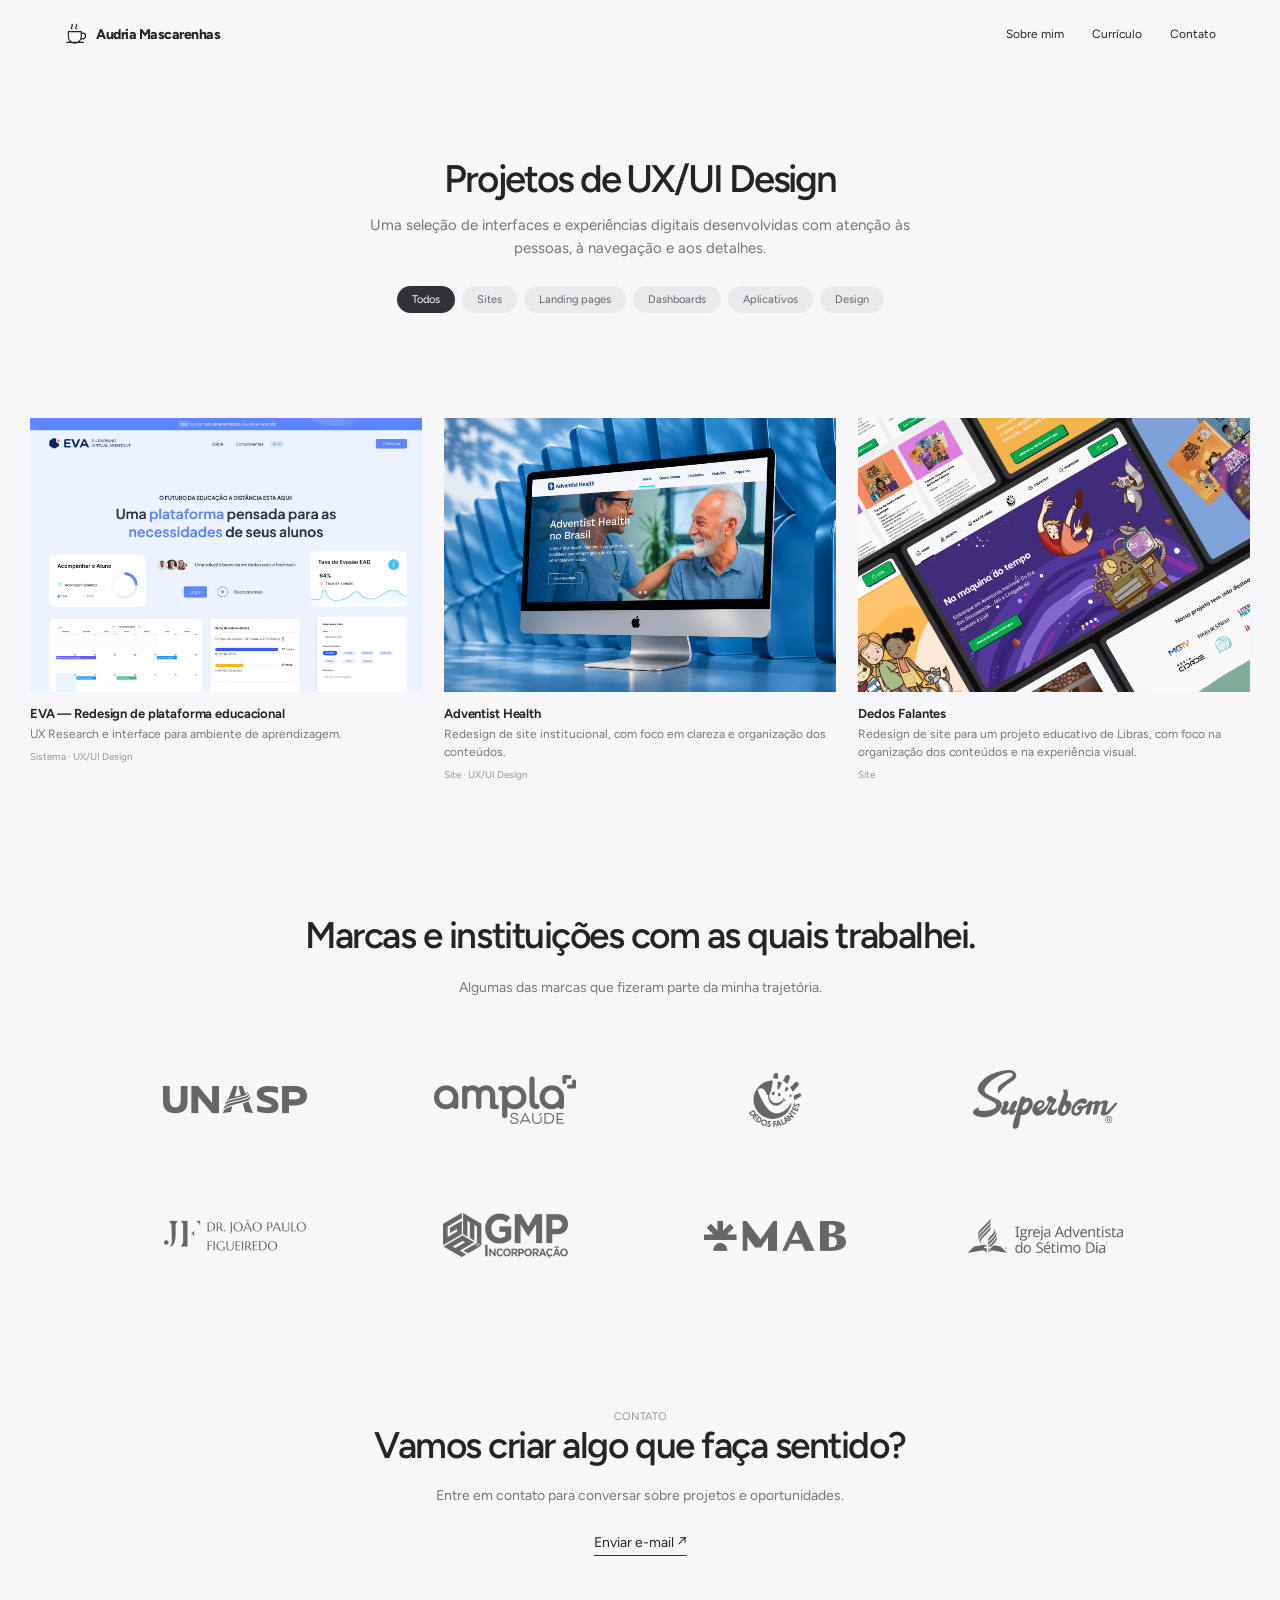
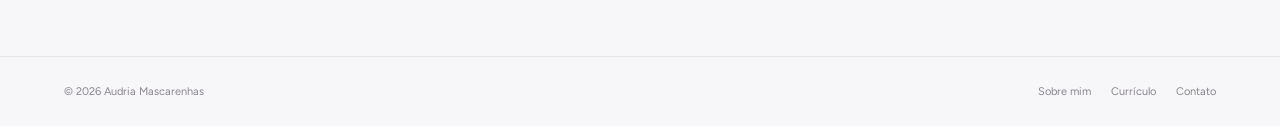
==== index.html @ 8655deed "Adiciona portfolio UX/UI com cases e filtros de projetos" ====
<!DOCTYPE html>

<html lang="pt-BR">
<head>
<meta charset="utf-8"/><meta content="width=device-width,initial-scale=1" name="viewport"/>
<title>Audria Mascarenhas — UX/UI Designer</title>
<link href="https://fonts.googleapis.com" rel="preconnect"/>
<link crossorigin="" href="https://fonts.gstatic.com" rel="preconnect"/>


<link href="assets/css/global.css" rel="stylesheet"/><link href="assets/css/home.css" rel="stylesheet"/></head>
<body>
<header class="site-header"><a aria-label="Audria Mascarenhas — página inicial" class="brand" href="index.html"><svg aria-hidden="true" fill="none" stroke="currentColor" stroke-linecap="round" stroke-linejoin="round" stroke-width="1.65" viewbox="0 0 32 32"><path d="M6 12h18v7a9 9 0 0 1-18 0zM24 14h2a4 4 0 0 1 0 8h-3M4 27h23M11 8c-3-3 3-3 0-6M17 8c-3-3 3-3 0-6"></path></svg>Audria Mascarenhas</a><nav aria-label="Navegação principal"><a href="sobre.html">Sobre mim</a><a href="curriculo.html">Currículo</a><a href="contato.html">Contato</a></nav></header>
<main id="inicio"><section class="hero"><h1>Projetos de UX/UI Design</h1><p>Uma seleção de interfaces e experiências digitais desenvolvidas com atenção às pessoas, à navegação e aos detalhes.</p><div aria-label="Filtrar projetos" class="filters" role="group"><button aria-pressed="true" class="filter active" data-filter="todos">Todos</button><button aria-pressed="false" class="filter" data-filter="sites">Sites</button><button aria-pressed="false" class="filter" data-filter="landing">Landing pages</button><button aria-pressed="false" class="filter" data-filter="dashboard">Dashboards</button><button aria-pressed="false" class="filter" data-filter="apps">Aplicativos</button><button aria-pressed="false" class="filter" data-filter="design">Design</button></div></section>
<section aria-label="Galeria de projetos" class="gallery" id="projetos">
<article data-published="true" data-featured="true" class="project" data-category="dashboard"><a aria-label="Ver estudo de caso EVA" class="project-link" href="projetos/eva.html"><div class="preview eva-cover"><img src="assets/images/eva/eva-capa.png" alt="Capa do projeto EVA com apresentação da plataforma e elementos da interface educacional" width="1920" height="1024" decoding="async"></div><h2>EVA — Redesign de plataforma educacional</h2><p>UX Research e interface para ambiente de aprendizagem.</p><span class="tag">Sistema · UX/UI Design</span></a></article>
<article data-published="true" data-featured="true" class="project" data-category="sites"><a aria-label="Ver estudo de caso Adventist Health" class="project-link" href="projetos/adventist-health.html"><div class="preview project-cover"><img src="assets/images/adventist-health/Capa.png" alt="Capa do redesign do site institucional da Adventist Health" width="1920" height="1080" loading="lazy" decoding="async"></div><h2>Adventist Health</h2><p>Redesign de site institucional, com foco em clareza e organização dos conteúdos.</p><span class="tag">Site · UX/UI Design</span></a></article>
<article data-published="true" data-featured="true" class="project" data-category="sites"><a aria-label="Ver estudo de caso Dedos Falantes" class="project-link" href="projetos/dedos-falantes.html"><div class="preview project-cover"><img src="assets/images/dedos-falantes/mockup.png" alt="Composição da interface do site educativo Dedos Falantes" width="1440" height="1080" loading="lazy" decoding="async"></div><h2>Dedos Falantes</h2><p>Redesign de site para um projeto educativo de Libras, com foco na organização dos conteúdos e na experiência visual.</p><span class="tag">Site</span></a></article>
<article data-published="true" data-featured="false" class="project hidden" data-category="landing"><a aria-label="Ver projeto Vegan Revolution" class="project-link" href="projetos/vegan-revolution.html"><div class="preview project-cover"><img src="assets/images/vegan-revolution/capa-vegan-revolution.png" alt="Capa da landing page Vegan Revolution" width="1672" height="941" loading="lazy" decoding="async"></div><h2>Vegan Revolution</h2><p>Design de interfaces para um treinamento da Superbom.</p><span class="tag">Landing page</span></a></article>
<article data-published="false" class="project hidden" data-category="sites"><div class="preview orange"><div class="mock"><div class="mock-top"><i class="dot"></i><i class="dot"></i><i class="dot"></i></div><div class="mock-body"><div class="mock-side"><i></i><i></i><i></i></div><div class="mock-main"><b></b><span></span><span></span><div class="tiles"><i></i><i></i><i></i></div></div></div></div><span class="placeholder-note">Prévia ilustrativa</span></div><h2>Turma dos Dedos Falantes</h2><p>Redesign de site educativo e adaptação de ilustrações.</p><span class="tag">Site · UX/UI Design</span></article>
<article data-published="false" class="project hidden" data-category="landing"><div class="preview pale"><div class="mock"><div class="mock-top"><i class="dot"></i><i class="dot"></i><i class="dot"></i></div><div class="mock-body"><div class="mock-side"><i></i><i></i><i></i></div><div class="mock-main"><b></b><span></span><span></span><div class="tiles"><i></i><i></i><i></i></div></div></div></div><span class="placeholder-note">Exemplo de layout</span></div><h2>Espaço para landing page</h2><p>Substituir por um projeto real.</p><span class="tag">Landing page · Exemplo</span></article>
<article data-published="false" class="project hidden" data-category="dashboard"><div class="preview dark"><div class="mock"><div class="mock-top"><i class="dot"></i><i class="dot"></i><i class="dot"></i></div><div class="mock-body"><div class="mock-side"><i></i><i></i><i></i></div><div class="mock-main"><b></b><span></span><span></span><div class="tiles"><i></i><i></i><i></i></div></div></div></div><span class="placeholder-note">Exemplo de layout</span></div><h2>Espaço para dashboard</h2><p>Substituir por um projeto real.</p><span class="tag">Dashboard · Exemplo</span></article>
<article data-published="false" class="project hidden" data-category="sites"><div class="preview cream"><div class="mock"><div class="mock-top"><i class="dot"></i><i class="dot"></i><i class="dot"></i></div><div class="mock-body"><div class="mock-side"><i></i><i></i><i></i></div><div class="mock-main"><b></b><span></span><span></span><div class="tiles"><i></i><i></i><i></i></div></div></div></div><span class="placeholder-note">Exemplo de layout</span></div><h2>Espaço para outro site</h2><p>Substituir por um projeto real.</p><span class="tag">Site · Exemplo</span></article>
<article data-published="false" class="project hidden" data-category="apps"><div class="preview blue"><div class="mock"><div class="mock-top"><i class="dot"></i><i class="dot"></i><i class="dot"></i></div><div class="mock-body"><div class="mock-side"><i></i><i></i><i></i></div><div class="mock-main"><b></b><span></span><span></span><div class="tiles"><i></i><i></i><i></i></div></div></div></div><span class="placeholder-note">Exemplo de layout</span></div><h2>Espaço para aplicativo</h2><p>Substituir por um projeto real.</p><span class="tag">Aplicativo · Exemplo</span></article>
<div class="projects-empty" id="projects-empty" role="status" aria-live="polite" aria-atomic="true" hidden>
  <img src="assets/images/gatinha-cafe.gif" alt="" width="90" class="projects-empty-cat">
  <h2>Tem projeto por aqui, só falta aparecer!</h2>
  <p>Os projetos já existem, mas ainda estou organizando tudo para mostrar por aqui. Entre o design, a maternidade e algumas xícaras de café, vou atualizando esse cantinho aos poucos. ☕</p>
</div>
</section>
<section class="brands" aria-labelledby="brands-title">
  <h2 id="brands-title">Marcas e instituições com as quais trabalhei.</h2>
  <p>Algumas das marcas que fizeram parte da minha trajetória.</p>
  <ul class="brands-grid" role="list">
    <li><img src="assets/images/marcas/unasp.png" alt="UNASP" width="144" height="28" loading="lazy" decoding="async"></li>
    <li><img src="assets/images/marcas/ampla-saude.png" alt="Ampla Saúde" width="142" height="49" loading="lazy" decoding="async"></li>
    <li><img src="assets/images/marcas/dedos-falantes.png" alt="Turma dos Dedos Falantes" width="53" height="54" loading="lazy" decoding="async"></li>
    <li><img src="assets/images/marcas/super-bom.png" alt="Super Bom" width="144" height="59" loading="lazy" decoding="async"></li>
    <li><img src="assets/images/marcas/dr-joao-paulo-figueiredo.png" alt="Dr. João Paulo Figueiredo" width="142" height="31" loading="lazy" decoding="async"></li>
    <li><img src="assets/images/marcas/gmp.svg" alt="GMP" width="125" height="45" loading="lazy" decoding="async"></li>
    <li><img src="assets/images/marcas/mab.png" alt="MAB" width="142" height="30" loading="lazy" decoding="async"></li>
    <li><img src="assets/images/marcas/igreja-adventista.png" alt="Igreja Adventista" width="155" height="36" loading="lazy" decoding="async"></li>
  </ul>
</section>
<section class="contact" id="contato"><div class="eyebrow">CONTATO</div><h2>Vamos criar algo que faça sentido?</h2><p>Entre em contato para conversar sobre projetos e oportunidades.</p><a class="cta" href="contato.html">Enviar e-mail ↗</a></section></main>
<footer><span>© 2026 Audria Mascarenhas</span><div class="footer-links"><a href="sobre.html">Sobre mim</a><a href="curriculo.html">Currículo</a><a href="contato.html">Contato</a></div></footer>
<script src="assets/js/home.js"></script>
</body></html>
---- assets/css/global.css ----
@import url('https://fonts.googleapis.com/css2?family=Figtree:wght@300..900&display=swap');
/* Identidade visual compartilhada: altere aqui para refletir em todas as páginas. */
:root { --portfolio-bg:#f7f6f8; --portfolio-ink:#242326; --portfolio-muted:#78767d; --portfolio-line:#e5e3e8; }
html { scroll-behavior:smooth; }
body { font-family:'Figtree',Arial,Helvetica,sans-serif !important; }
a:focus-visible, button:focus-visible { outline:2px solid currentColor; outline-offset:4px; }
.project-link { display:block; color:inherit; text-decoration:none; }
.project-link:hover h2 { text-decoration:underline; text-underline-offset:3px; }

/* Cabeçalho oficial: mesmas medidas e comportamento da Home. */
.site-header {
  box-sizing: border-box;
  height: 68px;
  display: flex;
  justify-content: space-between;
  align-items: center;
  padding: 0 clamp(22px, 5vw, 80px);
  color: var(--portfolio-ink);
  font-family: 'Figtree', Arial, Helvetica, sans-serif;
  font-size: 14px;
  font-weight: 400;
  line-height: normal;
  -webkit-font-smoothing: auto;
}
.site-header a { color: inherit; text-decoration: none; }
.site-header .brand {
  display: flex;
  align-items: center;
  gap: 9px;
  font-weight: 750;
  letter-spacing: -.035em;
}
.site-header .brand svg { width: 23px; height: 23px; flex: none; }
.site-header nav { display: flex; gap: 28px; font-size: 12px; }
.site-header nav a:hover { text-decoration: underline; }
@media (max-width: 540px) {
  .site-header {
    height: auto;
    min-height: 70px;
    align-items: flex-start;
    padding-top: 20px;
    gap: 15px;
    flex-direction: column;
  }
  .site-header nav { gap: 22px; }
}
---- assets/css/home.css ----
:root{--bg:#f7f6f8;--ink:#242326;--muted:#78767d;--pill:#eae9ec;--line:#e5e3e8}*{box-sizing:border-box}html{scroll-behavior:smooth}body{margin:0;background:var(--bg);color:var(--ink);font-family:"Figtree",Arial,Helvetica,sans-serif;font-size:14px}a{color:inherit;text-decoration:none}button{font:inherit}.footer-links a:hover{text-decoration:underline}.hero{max-width:780px;margin:88px auto 0;text-align:center;padding:0 20px}.hero h1{font-size:clamp(27px,3vw,43px);line-height:1.2;font-weight:560;letter-spacing:-.055em;margin:0}.hero p{font-size:15px;line-height:1.55;color:#77747b;margin:12px auto 25px;max-width:590px}.filters{display:flex;justify-content:center;flex-wrap:wrap;gap:7px}.filter{border:0;border-radius:999px;padding:7px 15px;background:var(--pill);color:#66636b;cursor:pointer;font-size:11px}.filter.active{background:#333137;color:#fff}.gallery{max-width:1280px;margin:105px auto 0;padding:0 30px;display:grid;grid-template-columns:repeat(3,minmax(0,1fr));column-gap:22px;row-gap:58px}.project{min-width:0}.preview{aspect-ratio:1.43;overflow:hidden;background:#e7e6e9;display:flex;align-items:center;justify-content:center;position:relative}.preview .mock{width:83%;height:76%;box-shadow:0 12px 30px #00000012;background:#fff;overflow:hidden}.mock-top{height:13%;background:#f5f5f5;display:flex;align-items:center;padding:0 10px;gap:4px}.dot{width:4px;height:4px;background:#bbb;border-radius:50%}.mock-body{height:87%;display:flex}.mock-side{width:23%;background:#edf0f3;padding:10px}.mock-side i{display:block;height:5px;background:#cdd3d8;margin-bottom:10px}.mock-main{flex:1;padding:13px}.mock-main b{display:block;height:13px;width:62%;background:#c3d1da;margin-bottom:13px}.mock-main span{display:block;height:6px;width:90%;background:#e4e7ea;margin-bottom:8px}.mock-main .tiles{display:flex;gap:6px;margin-top:17px}.mock-main .tiles i{flex:1;height:55px;background:#d9e3e9}.preview.orange{background:#f4d6c5}.preview.orange .mock{background:#fff5e9}.preview.orange .mock-top{background:#ffd6a9}.preview.orange .mock-side{background:#ffb56f}.preview.orange .mock-side i{background:#fff1dc}.preview.orange .mock-main b{background:#ed8a48}.preview.orange .mock-main .tiles i{background:#f5b989}.preview.dark{background:#24252a}.preview.dark .mock{background:#34363e}.preview.dark .mock-top{background:#1e1f25}.preview.dark .mock-side{background:#262933}.preview.dark .mock-main b{background:#7d899a}.preview.dark .mock-main span{background:#535761}.preview.dark .mock-main .tiles i{background:#596273}.preview.pale{background:#e3e8de}.preview.pale .mock-side{background:#bdcdb8}.preview.pale .mock-main b{background:#8cae8c}.preview.pale .mock-main .tiles i{background:#c4d7c1}.preview.blue{background:#dce8f6}.preview.blue .mock-side{background:#b4c9e6}.preview.blue .mock-main b{background:#7e9ec9}.preview.blue .mock-main .tiles i{background:#aec8e9}.preview.cream{background:#eee8df}.preview.cream .mock-side{background:#d9c9b4}.preview.cream .mock-main b{background:#b7a58b}.preview.cream .mock-main .tiles i{background:#ded0bc}.project h2{font-size:13px;line-height:1.35;font-weight:650;margin:13px 0 3px;letter-spacing:-.01em}.project p{margin:0;font-size:12px;line-height:1.5;color:#77747b}.tag{display:inline-block;margin-top:7px;font-size:10px;color:#99959c}.placeholder-note{position:absolute;bottom:9px;right:11px;background:#ffffffd9;padding:4px 7px;font-size:9px;color:#666}.hidden{display:none!important}.about{max-width:860px;margin:155px auto 0;padding:0 25px;display:grid;grid-template-columns:1fr 1.8fr;gap:50px;scroll-margin-top:60px}.eyebrow{font-size:11px;color:#96939b}.about h2,.contact h2{font-size:clamp(24px,3vw,37px);font-weight:560;letter-spacing:-.04em;margin:0 0 16px}.about p,.contact p{font-size:14px;line-height:1.8;color:#77747b;margin:0 0 12px}.about a,.contact a.cta{display:inline-block;border-bottom:1px solid #333;padding-bottom:4px;margin-top:14px}.contact{text-align:center;margin:130px auto 100px;padding:0 20px;scroll-margin-top:60px}footer{border-top:1px solid var(--line);padding:28px clamp(22px,5vw,80px);display:flex;justify-content:space-between;gap:20px;color:#8a878e;font-size:11px}.footer-links{display:flex;gap:20px}@media(max-width:850px){.gallery{grid-template-columns:repeat(2,minmax(0,1fr));margin-top:75px}.hero{margin-top:65px}}@media(max-width:540px){.hero{margin-top:60px}.gallery{grid-template-columns:1fr;padding:0 20px;row-gap:36px;margin-top:65px}.about{grid-template-columns:1fr;gap:18px;margin-top:100px}.contact{margin:100px auto 75px}footer{flex-direction:column}}

/* Marcas: logotipos originais, sem cards ou tratamentos de cor. */
.brands {
  max-width: 1100px;
  margin: 130px auto 0;
  padding: 0 30px;
  text-align: center;
}
.brands h2 {
  max-width: 720px;
  margin: 0 auto 16px;
  font-size: clamp(24px, 3vw, 37px);
  font-weight: 560;
  line-height: 1.25;
  letter-spacing: -.04em;
}
.brands > p {
  margin: 0;
  color: var(--muted);
  font-size: 14px;
  line-height: 1.8;
}
.brands-grid {
  display: grid;
  grid-template-columns: repeat(4, minmax(0, 1fr));
  align-items: center;
  gap: 48px 40px;
  margin: 56px 0 0;
  padding: 0;
  list-style: none;
}
.brands-grid li {
  display: flex;
  align-items: center;
  justify-content: center;
  min-width: 0;
  min-height: 88px;
}
.brands-grid img {
  display: block;
  width: auto;
  height: auto;
  max-width: 100%;
  max-height: 64px;
  object-fit: contain;
}
@media (max-width: 850px) {
  .brands-grid { grid-template-columns: repeat(2, minmax(0, 1fr)); }
}
@media (max-width: 540px) {
  .brands { margin-top: 90px; padding: 0 20px; }
  .brands-grid { gap: 28px 24px; margin-top: 36px; }
}
/* Mensagem para categorias sem projetos publicados. */
.projects-empty {
  grid-column: 1 / -1;
  padding: 55px 0 65px;
  text-align: center;
}
.projects-empty[hidden] { display: none; }
.projects-empty-cat {
  display: block;
  width: 90px;
  max-width: 100%;
  height: auto;
  margin: 0 auto 16px;
  background: none;
  border: 0;
  box-shadow: none;
}
.projects-empty h2 {
  margin: 0 auto 16px;
  max-width: 650px;
  font-size: clamp(24px, 3vw, 32px);
  line-height: 1.25;
  font-weight: 560;
  letter-spacing: -.04em;
}
.projects-empty p {
  max-width: 570px;
  margin: 0 auto;
  color: var(--muted);
  font-size: 14px;
  line-height: 1.8;
}
@media (max-width: 540px) {
  .projects-empty { padding: 35px 0 45px; }
  .projects-empty-cat { width: 75px; }
}
/* Capas da galeria preenchem a mesma área, sem alterar a proporção das imagens. */
.preview.eva-cover, .preview.project-cover { background: var(--bg); }
.eva-cover img, .project-cover img {
  position: absolute;
  inset: 0;
  display: block;
  width: 100%;
  height: 100%;
  object-fit: cover;
  object-position: center;
}
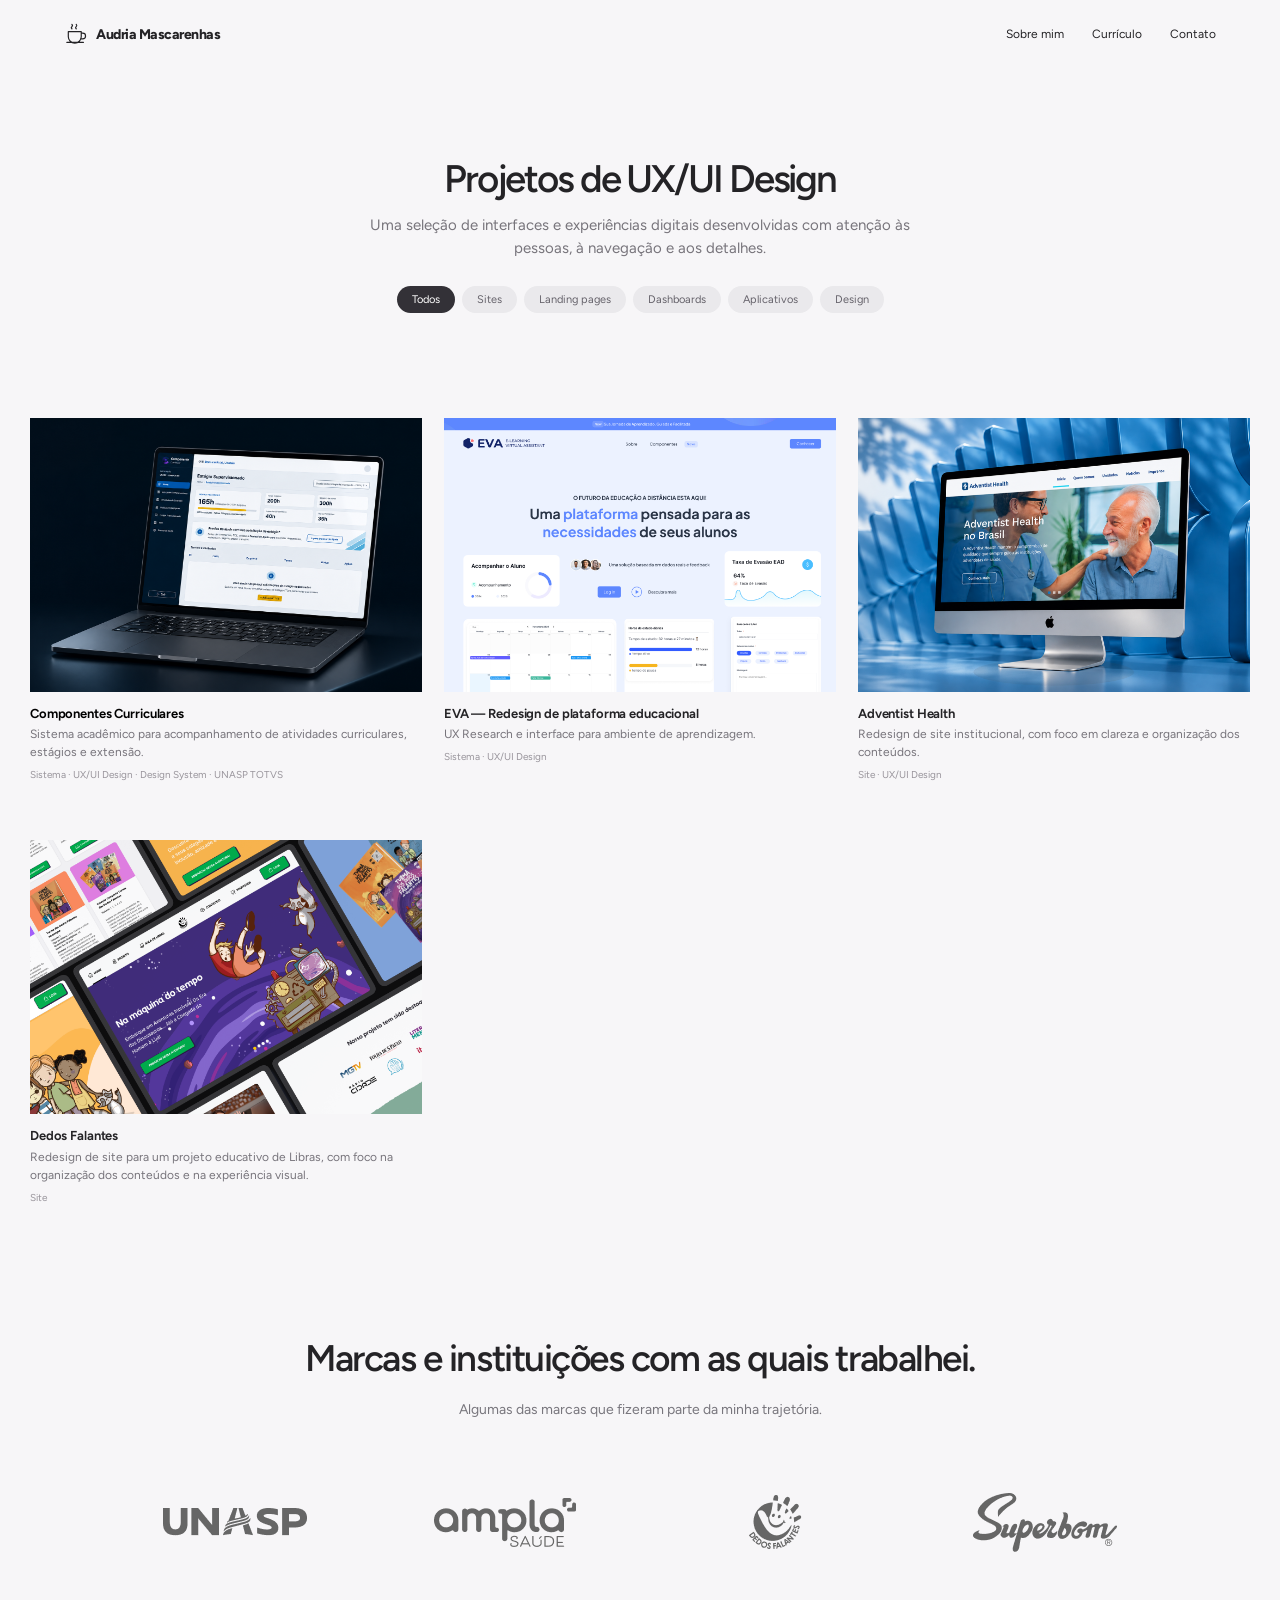
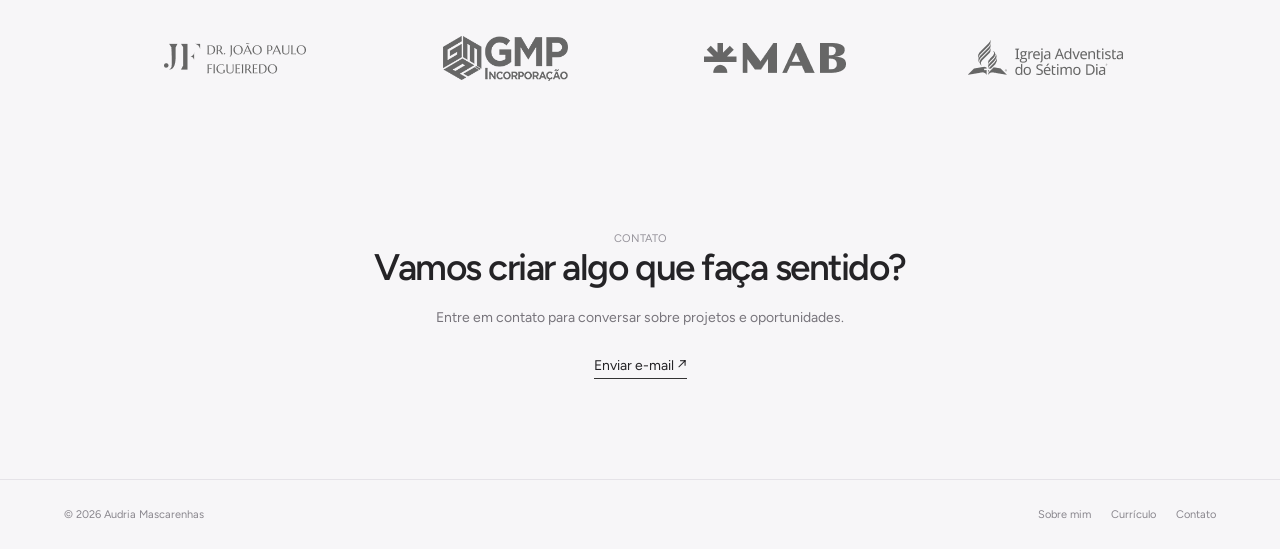
==== commit 66048699: "Adiciona case Componentes Curriculares e favicon" ====
--- a/index.html
+++ b/index.html
@@ -8,11 +8,14 @@
 <link crossorigin="" href="https://fonts.gstatic.com" rel="preconnect"/>
 
 
-<link href="assets/css/global.css" rel="stylesheet"/><link href="assets/css/home.css" rel="stylesheet"/></head>
+<link href="assets/css/global.css" rel="stylesheet"/><link href="assets/css/home.css" rel="stylesheet"/><link href="assets/css/componentes-curriculares.css" rel="stylesheet"/>
+  <link rel="icon" type="image/svg+xml" href="assets/images/favicon.svg">
+</head>
 <body>
 <header class="site-header"><a aria-label="Audria Mascarenhas — página inicial" class="brand" href="index.html"><svg aria-hidden="true" fill="none" stroke="currentColor" stroke-linecap="round" stroke-linejoin="round" stroke-width="1.65" viewbox="0 0 32 32"><path d="M6 12h18v7a9 9 0 0 1-18 0zM24 14h2a4 4 0 0 1 0 8h-3M4 27h23M11 8c-3-3 3-3 0-6M17 8c-3-3 3-3 0-6"></path></svg>Audria Mascarenhas</a><nav aria-label="Navegação principal"><a href="sobre.html">Sobre mim</a><a href="curriculo.html">Currículo</a><a href="contato.html">Contato</a></nav></header>
 <main id="inicio"><section class="hero"><h1>Projetos de UX/UI Design</h1><p>Uma seleção de interfaces e experiências digitais desenvolvidas com atenção às pessoas, à navegação e aos detalhes.</p><div aria-label="Filtrar projetos" class="filters" role="group"><button aria-pressed="true" class="filter active" data-filter="todos">Todos</button><button aria-pressed="false" class="filter" data-filter="sites">Sites</button><button aria-pressed="false" class="filter" data-filter="landing">Landing pages</button><button aria-pressed="false" class="filter" data-filter="dashboard">Dashboards</button><button aria-pressed="false" class="filter" data-filter="apps">Aplicativos</button><button aria-pressed="false" class="filter" data-filter="design">Design</button></div></section>
 <section aria-label="Galeria de projetos" class="gallery" id="projetos">
+<article data-published="true" data-featured="true" class="project project-componentes" data-category="dashboard"><a aria-label="Ver estudo de caso Componentes Curriculares — UNASP TOTVS" class="project-link" href="projetos/componentes-curriculares.html"><div class="preview project-cover"><img src="assets/images/componentes-curriculares/Final.png" alt="Interface final de Componentes Curriculares em um notebook sobre fundo azul-escuro" width="1568" height="1003" decoding="async" data-image-fallback><span class="image-fallback" style="--image-width: 1568; --image-height: 1003" hidden>resultado-final.png · 1568 × 1003 px</span></div><h2>Componentes Curriculares</h2><p>Sistema acadêmico para acompanhamento de atividades curriculares, estágios e extensão.</p><span class="tag">Sistema · UX/UI Design · Design System · UNASP TOTVS</span></a></article>
 <article data-published="true" data-featured="true" class="project" data-category="dashboard"><a aria-label="Ver estudo de caso EVA" class="project-link" href="projetos/eva.html"><div class="preview eva-cover"><img src="assets/images/eva/eva-capa.png" alt="Capa do projeto EVA com apresentação da plataforma e elementos da interface educacional" width="1920" height="1024" decoding="async"></div><h2>EVA — Redesign de plataforma educacional</h2><p>UX Research e interface para ambiente de aprendizagem.</p><span class="tag">Sistema · UX/UI Design</span></a></article>
 <article data-published="true" data-featured="true" class="project" data-category="sites"><a aria-label="Ver estudo de caso Adventist Health" class="project-link" href="projetos/adventist-health.html"><div class="preview project-cover"><img src="assets/images/adventist-health/Capa.png" alt="Capa do redesign do site institucional da Adventist Health" width="1920" height="1080" loading="lazy" decoding="async"></div><h2>Adventist Health</h2><p>Redesign de site institucional, com foco em clareza e organização dos conteúdos.</p><span class="tag">Site · UX/UI Design</span></a></article>
 <article data-published="true" data-featured="true" class="project" data-category="sites"><a aria-label="Ver estudo de caso Dedos Falantes" class="project-link" href="projetos/dedos-falantes.html"><div class="preview project-cover"><img src="assets/images/dedos-falantes/mockup.png" alt="Composição da interface do site educativo Dedos Falantes" width="1440" height="1080" loading="lazy" decoding="async"></div><h2>Dedos Falantes</h2><p>Redesign de site para um projeto educativo de Libras, com foco na organização dos conteúdos e na experiência visual.</p><span class="tag">Site</span></a></article>
@@ -45,4 +48,5 @@
 <section class="contact" id="contato"><div class="eyebrow">CONTATO</div><h2>Vamos criar algo que faça sentido?</h2><p>Entre em contato para conversar sobre projetos e oportunidades.</p><a class="cta" href="contato.html">Enviar e-mail ↗</a></section></main>
 <footer><span>© 2026 Audria Mascarenhas</span><div class="footer-links"><a href="sobre.html">Sobre mim</a><a href="curriculo.html">Currículo</a><a href="contato.html">Contato</a></div></footer>
 <script src="assets/js/home.js"></script>
+<script src="assets/js/image-fallback.js" defer></script>
 </body></html>
--- a/assets/css/componentes-curriculares.css
+++ b/assets/css/componentes-curriculares.css
@@ -0,0 +1,56 @@
+.case-componentes h1,
+.case-componentes h2,
+.case-componentes .eyebrow,
+.case-componentes figcaption,
+.project-componentes h2 {
+  color: #000;
+}
+
+.case-componentes h1 {
+  overflow-wrap: anywhere;
+}
+
+.case-componentes .context-image {
+  margin-top: 65px;
+}
+
+.case-componentes .section > .eyebrow {
+  margin-bottom: 20px;
+}
+
+.case-componentes .section p {
+  max-width: 750px;
+}
+
+.case-componentes .section p + p {
+  margin-top: 1em;
+}
+
+.case-componentes .section:last-child {
+  border-bottom: 0;
+}
+
+.image-fallback:not([hidden]) {
+  display: grid;
+  place-items: center;
+  width: 100%;
+  aspect-ratio: var(--image-width) / var(--image-height);
+  background: var(--portfolio-line);
+  color: var(--portfolio-ink);
+  font-size: 13px;
+  text-align: center;
+}
+
+.preview .image-fallback:not([hidden]) {
+  height: 100%;
+}
+
+img[data-image-fallback][hidden] {
+  display: none;
+}
+
+@media (max-width: 760px) {
+  .case-componentes .context-image {
+    margin-top: 42px;
+  }
+}
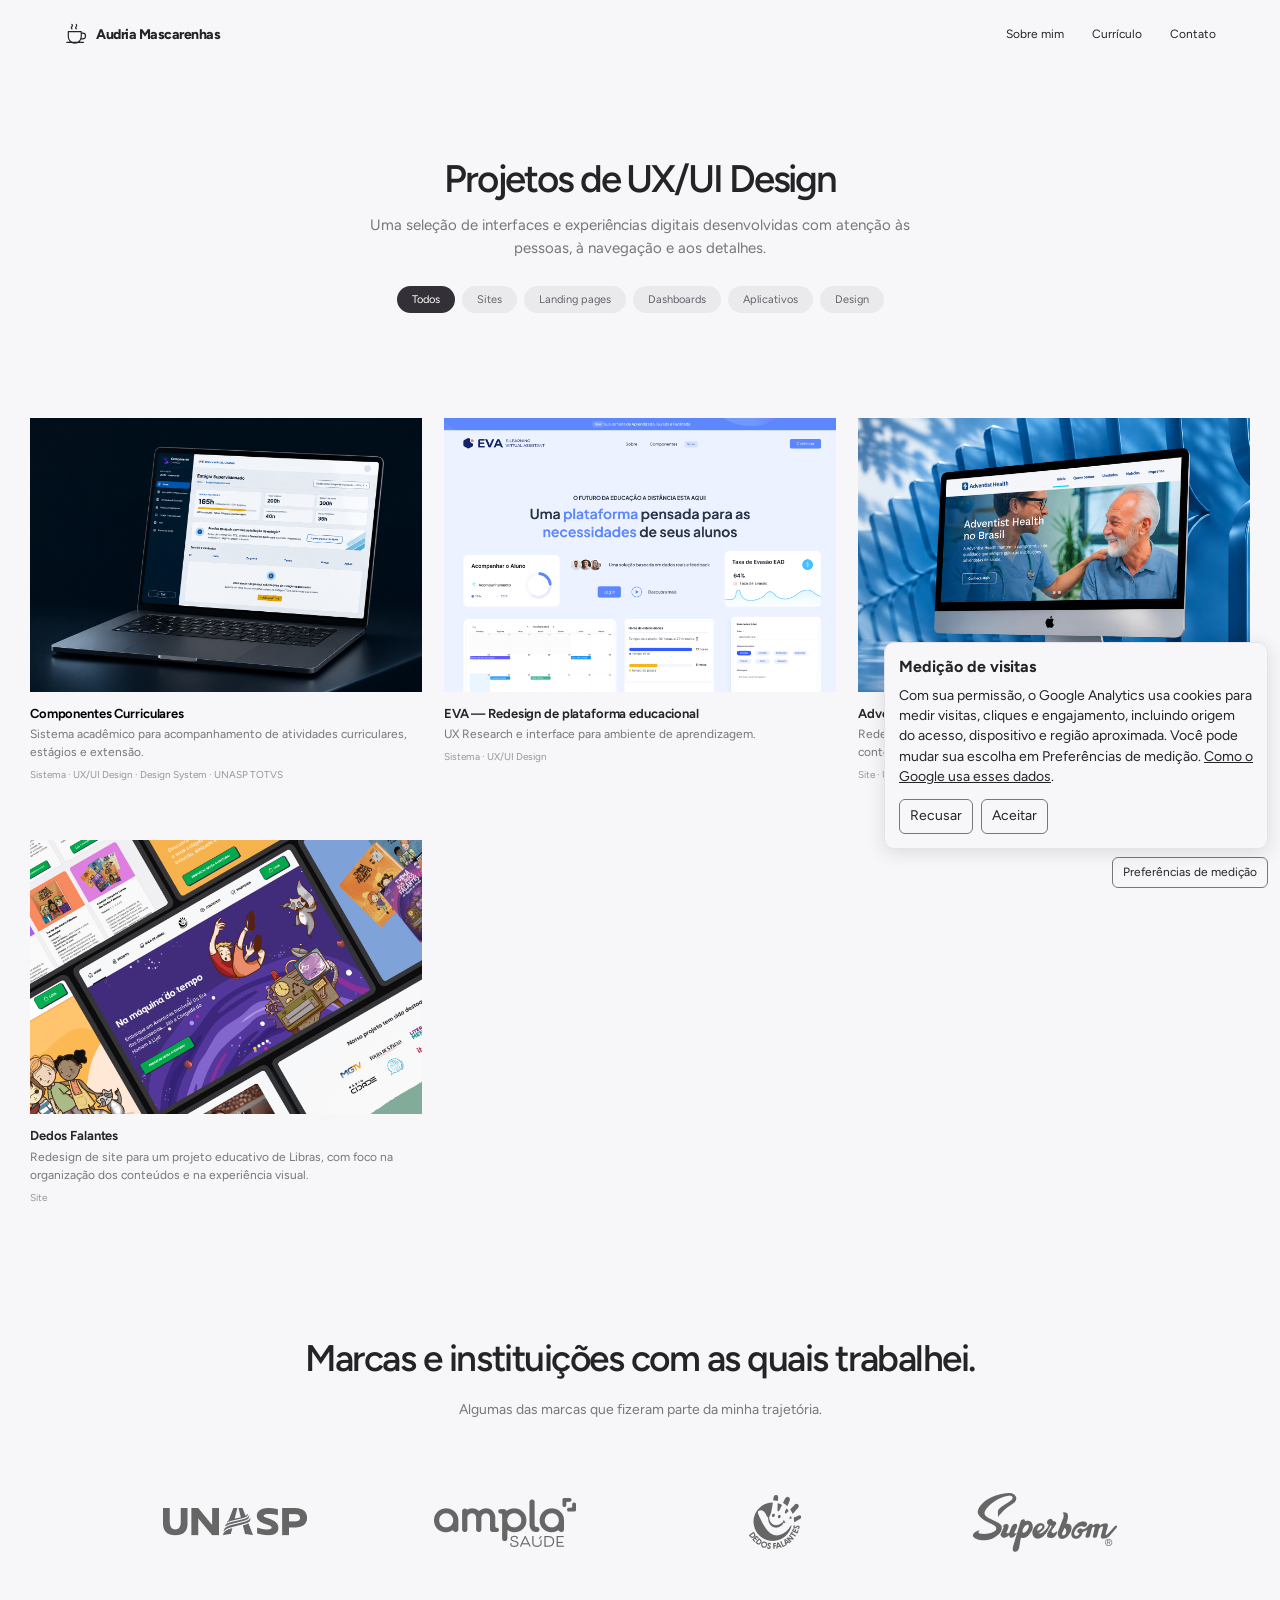
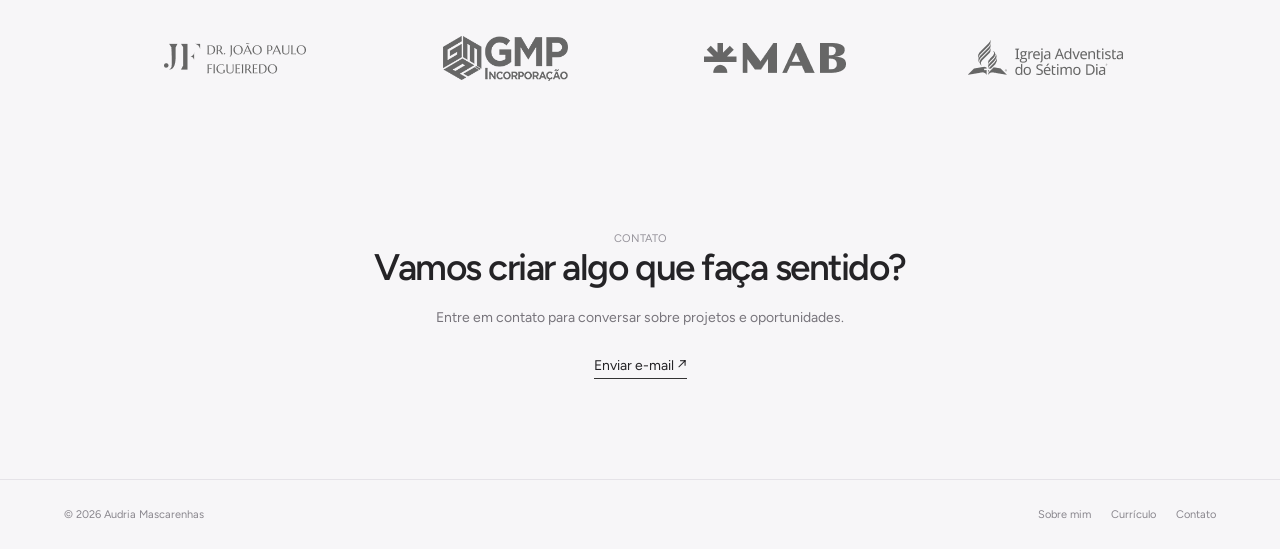
==== commit 68b788fa: "Add consent-based GA4 analytics" ====
--- a/index.html
+++ b/index.html
@@ -10,7 +10,7 @@
 
 <link href="assets/css/global.css" rel="stylesheet"/><link href="assets/css/home.css" rel="stylesheet"/><link href="assets/css/componentes-curriculares.css" rel="stylesheet"/>
   <link rel="icon" type="image/svg+xml" href="assets/images/favicon.svg">
-</head>
+<link rel="stylesheet" href="assets/css/analytics-consent.css"><script defer src="assets/js/analytics.js"></script></head>
 <body>
 <header class="site-header"><a aria-label="Audria Mascarenhas — página inicial" class="brand" href="index.html"><svg aria-hidden="true" fill="none" stroke="currentColor" stroke-linecap="round" stroke-linejoin="round" stroke-width="1.65" viewbox="0 0 32 32"><path d="M6 12h18v7a9 9 0 0 1-18 0zM24 14h2a4 4 0 0 1 0 8h-3M4 27h23M11 8c-3-3 3-3 0-6M17 8c-3-3 3-3 0-6"></path></svg>Audria Mascarenhas</a><nav aria-label="Navegação principal"><a href="sobre.html">Sobre mim</a><a href="curriculo.html">Currículo</a><a href="contato.html">Contato</a></nav></header>
 <main id="inicio"><section class="hero"><h1>Projetos de UX/UI Design</h1><p>Uma seleção de interfaces e experiências digitais desenvolvidas com atenção às pessoas, à navegação e aos detalhes.</p><div aria-label="Filtrar projetos" class="filters" role="group"><button aria-pressed="true" class="filter active" data-filter="todos">Todos</button><button aria-pressed="false" class="filter" data-filter="sites">Sites</button><button aria-pressed="false" class="filter" data-filter="landing">Landing pages</button><button aria-pressed="false" class="filter" data-filter="dashboard">Dashboards</button><button aria-pressed="false" class="filter" data-filter="apps">Aplicativos</button><button aria-pressed="false" class="filter" data-filter="design">Design</button></div></section>
--- a/assets/css/analytics-consent.css
+++ b/assets/css/analytics-consent.css
@@ -0,0 +1,45 @@
+.analytics-consent {
+  position: fixed;
+  z-index: 1000;
+  pointer-events: none;
+  inset-inline-end: 12px;
+  inset-block-end: calc(12px + env(safe-area-inset-bottom, 0px));
+  width: min(24rem, calc(100% - 24px));
+  display: grid;
+  justify-items: end;
+  gap: 8px;
+  color: var(--portfolio-ink, #242326);
+  font: 400 14px/1.45 Figtree, Arial, sans-serif;
+}
+
+.analytics-consent > * { pointer-events: auto; }
+
+.analytics-consent > section {
+  grid-row: 1;
+  box-sizing: border-box;
+  max-height: 65vh;
+  overflow: auto;
+  padding: 14px;
+  background: var(--portfolio-bg, #f7f6f8);
+  border: 1px solid var(--portfolio-line, #e5e3e8);
+  border-radius: 10px;
+  box-shadow: 0 4px 18px #24232620;
+}
+
+.analytics-consent > section[hidden] { display: none; }
+.analytics-consent h2 { margin: 0; font: 700 16px/1.3 Figtree, Arial, sans-serif; }
+.analytics-consent p { margin: 8px 0 12px; }
+.analytics-consent a { color: inherit; text-decoration: underline; }
+.analytics-consent__actions { display: flex; flex-wrap: wrap; gap: 8px; }
+
+.analytics-consent button {
+  background: var(--portfolio-bg, #f7f6f8);
+  border: 1px solid #78767d;
+  border-radius: 6px;
+  color: inherit;
+  cursor: pointer;
+  font: inherit;
+  padding: 6px 10px;
+}
+
+.analytics-consent .analytics-consent__settings { font-size: 12px; }
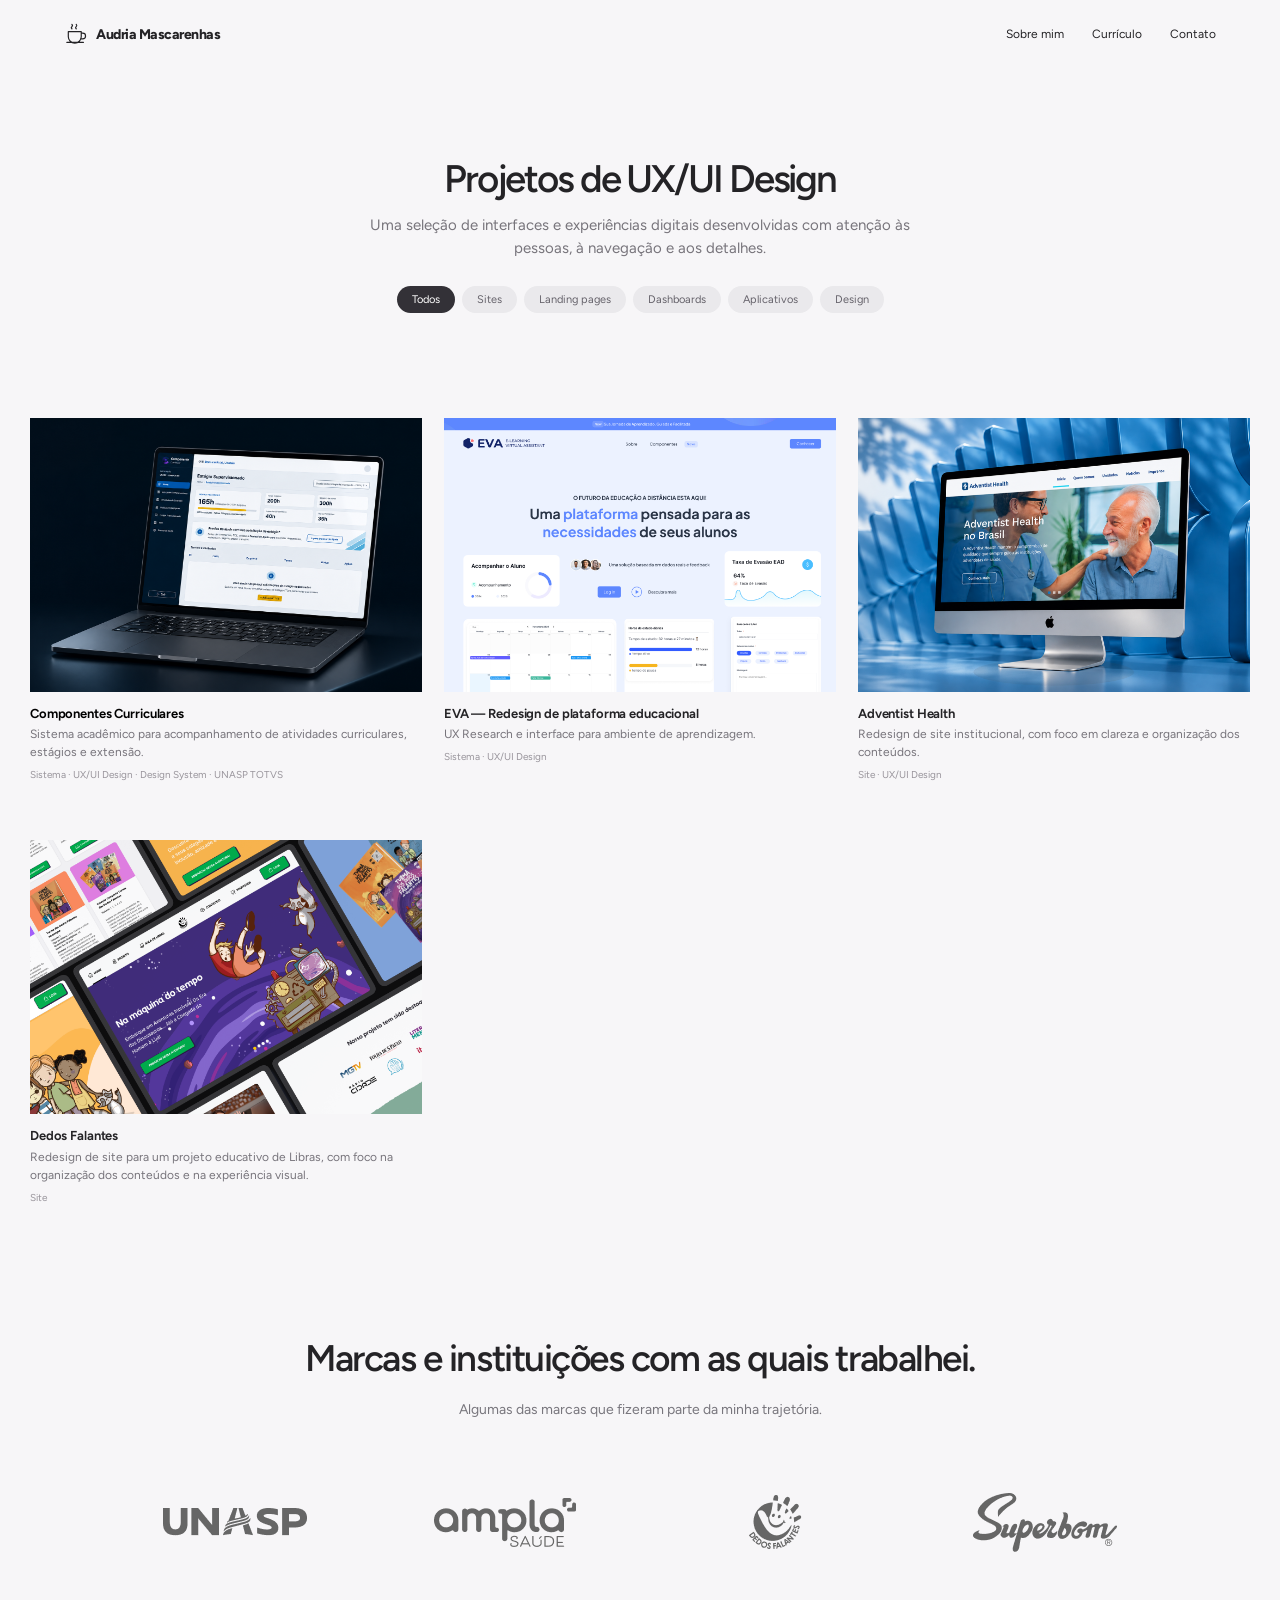
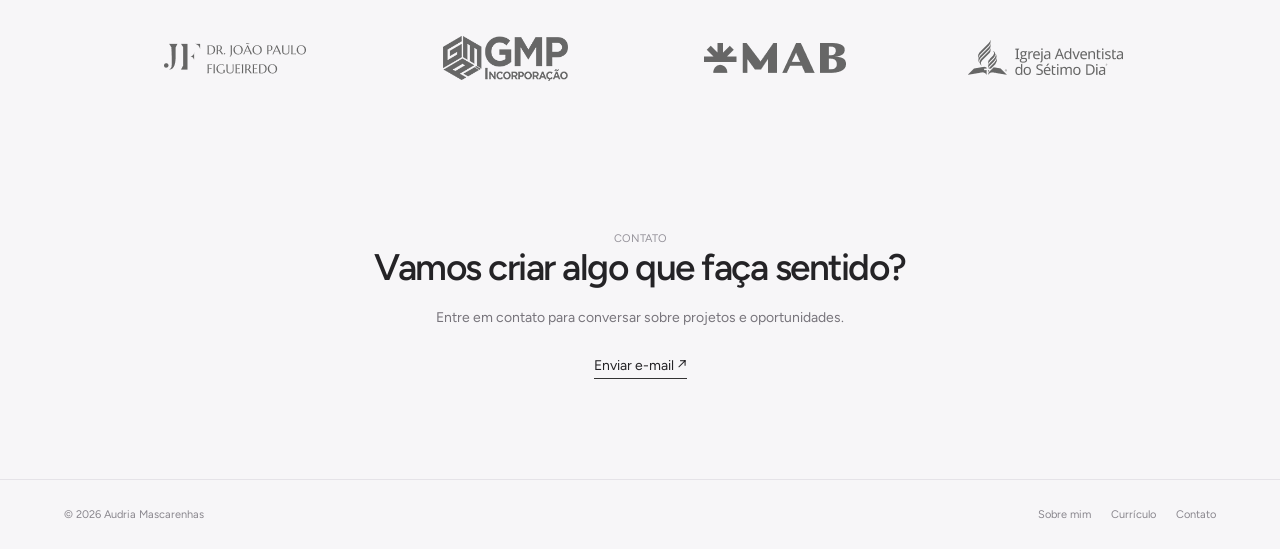
==== commit ab5cc9f7: "Revert "Add consent-based GA4 analytics" This reverts commit 68b788fa9d57d205d3fff65624390a675c55140" ====
--- a/index.html
+++ b/index.html
@@ -10,7 +10,7 @@
 
 <link href="assets/css/global.css" rel="stylesheet"/><link href="assets/css/home.css" rel="stylesheet"/><link href="assets/css/componentes-curriculares.css" rel="stylesheet"/>
   <link rel="icon" type="image/svg+xml" href="assets/images/favicon.svg">
-<link rel="stylesheet" href="assets/css/analytics-consent.css"><script defer src="assets/js/analytics.js"></script></head>
+</head>
 <body>
 <header class="site-header"><a aria-label="Audria Mascarenhas — página inicial" class="brand" href="index.html"><svg aria-hidden="true" fill="none" stroke="currentColor" stroke-linecap="round" stroke-linejoin="round" stroke-width="1.65" viewbox="0 0 32 32"><path d="M6 12h18v7a9 9 0 0 1-18 0zM24 14h2a4 4 0 0 1 0 8h-3M4 27h23M11 8c-3-3 3-3 0-6M17 8c-3-3 3-3 0-6"></path></svg>Audria Mascarenhas</a><nav aria-label="Navegação principal"><a href="sobre.html">Sobre mim</a><a href="curriculo.html">Currículo</a><a href="contato.html">Contato</a></nav></header>
 <main id="inicio"><section class="hero"><h1>Projetos de UX/UI Design</h1><p>Uma seleção de interfaces e experiências digitais desenvolvidas com atenção às pessoas, à navegação e aos detalhes.</p><div aria-label="Filtrar projetos" class="filters" role="group"><button aria-pressed="true" class="filter active" data-filter="todos">Todos</button><button aria-pressed="false" class="filter" data-filter="sites">Sites</button><button aria-pressed="false" class="filter" data-filter="landing">Landing pages</button><button aria-pressed="false" class="filter" data-filter="dashboard">Dashboards</button><button aria-pressed="false" class="filter" data-filter="apps">Aplicativos</button><button aria-pressed="false" class="filter" data-filter="design">Design</button></div></section>
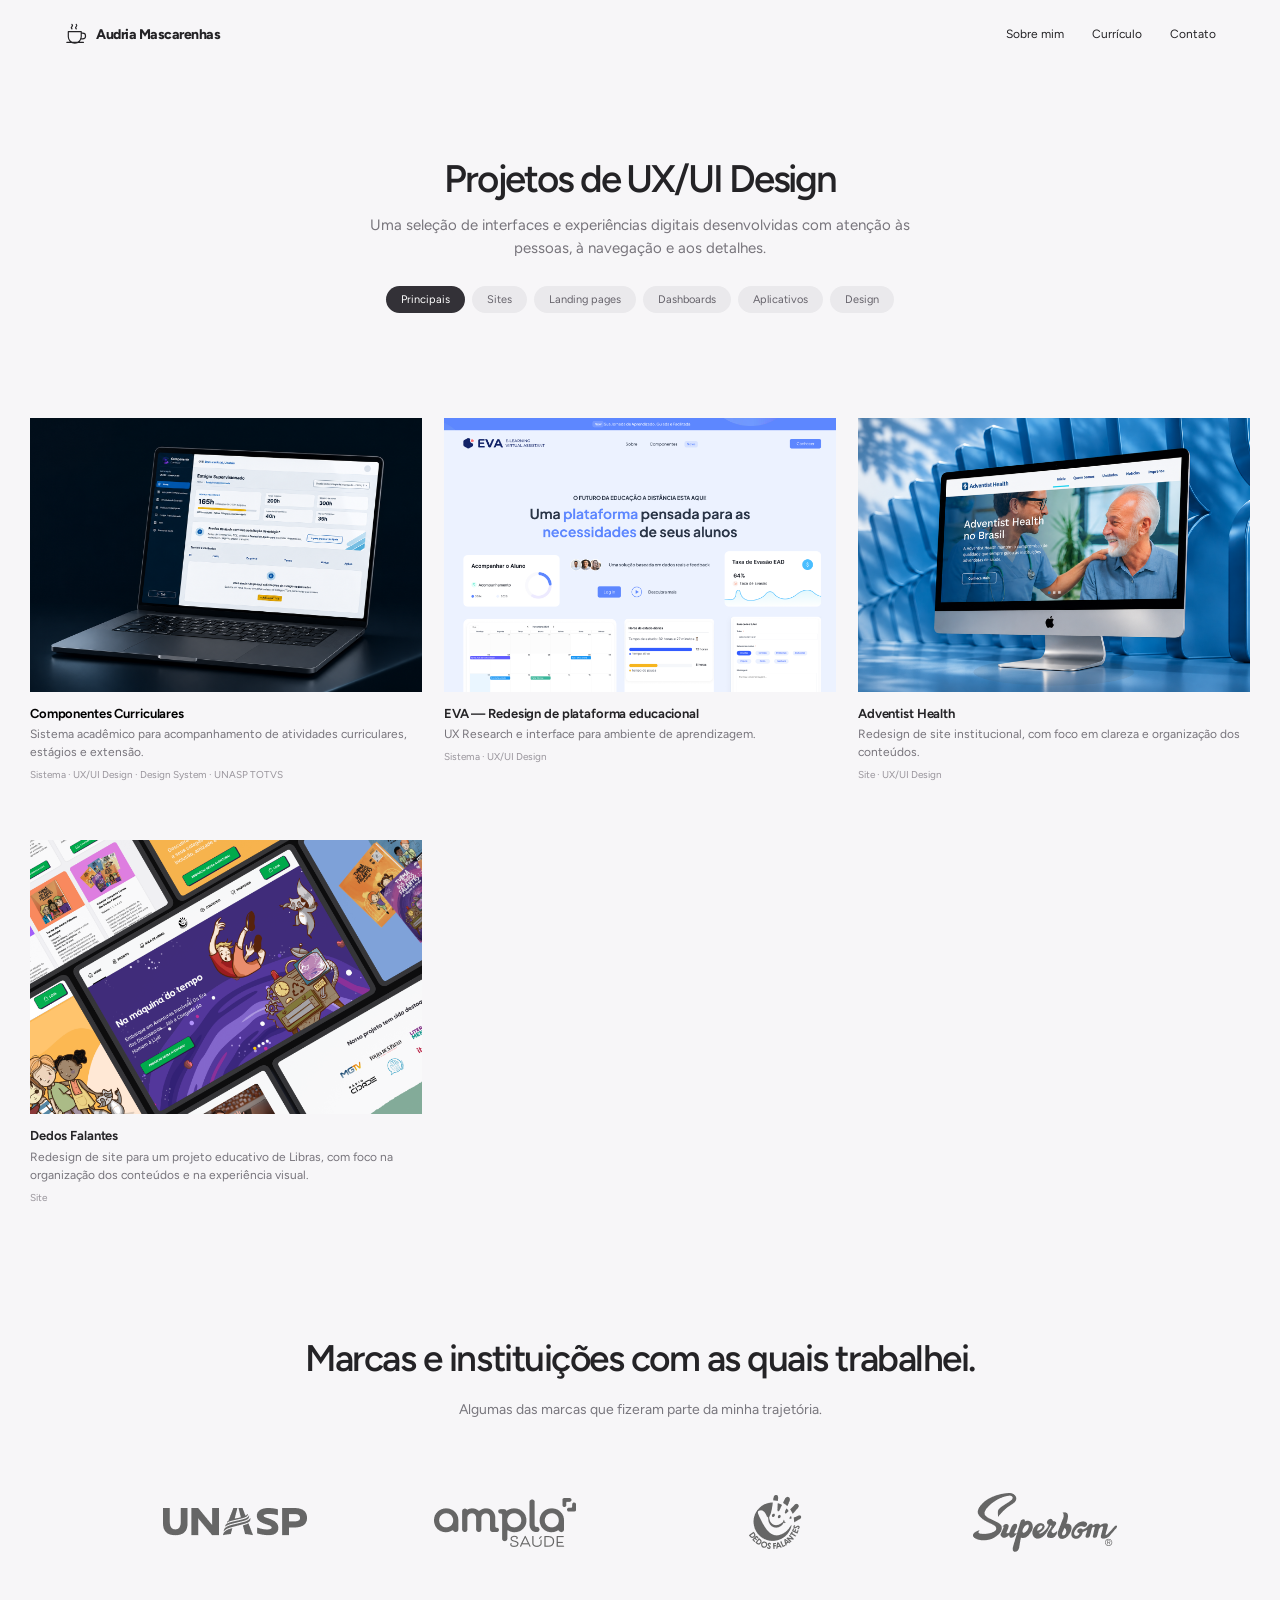
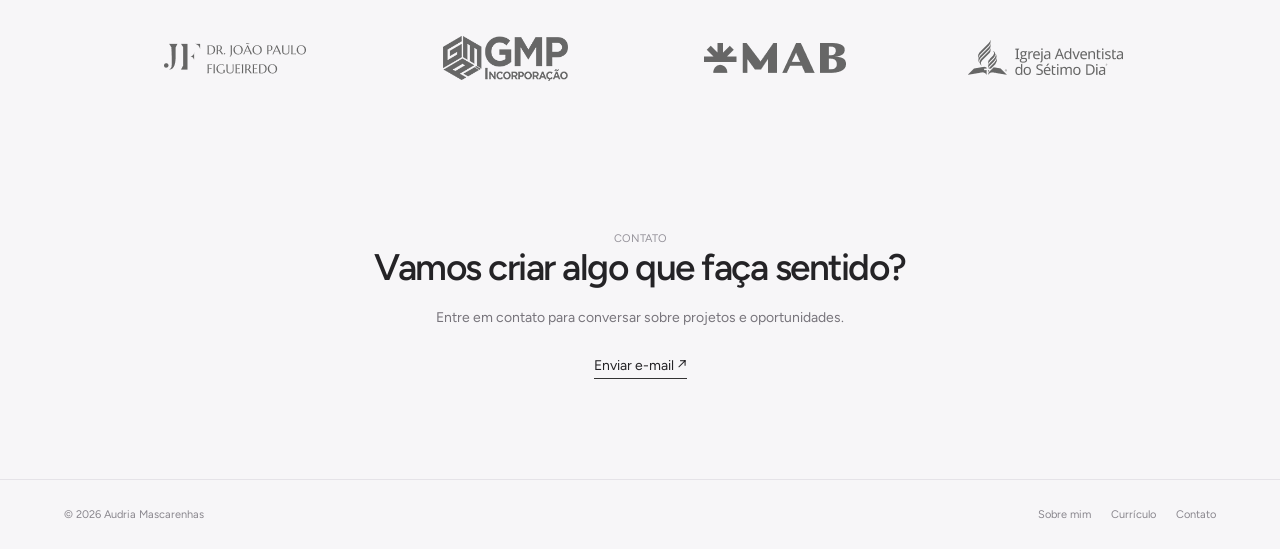
==== commit d8ae5e09: "Atualiza destaques da home e currículo" ====
--- a/index.html
+++ b/index.html
@@ -13,7 +13,7 @@
 </head>
 <body>
 <header class="site-header"><a aria-label="Audria Mascarenhas — página inicial" class="brand" href="index.html"><svg aria-hidden="true" fill="none" stroke="currentColor" stroke-linecap="round" stroke-linejoin="round" stroke-width="1.65" viewbox="0 0 32 32"><path d="M6 12h18v7a9 9 0 0 1-18 0zM24 14h2a4 4 0 0 1 0 8h-3M4 27h23M11 8c-3-3 3-3 0-6M17 8c-3-3 3-3 0-6"></path></svg>Audria Mascarenhas</a><nav aria-label="Navegação principal"><a href="sobre.html">Sobre mim</a><a href="curriculo.html">Currículo</a><a href="contato.html">Contato</a></nav></header>
-<main id="inicio"><section class="hero"><h1>Projetos de UX/UI Design</h1><p>Uma seleção de interfaces e experiências digitais desenvolvidas com atenção às pessoas, à navegação e aos detalhes.</p><div aria-label="Filtrar projetos" class="filters" role="group"><button aria-pressed="true" class="filter active" data-filter="todos">Todos</button><button aria-pressed="false" class="filter" data-filter="sites">Sites</button><button aria-pressed="false" class="filter" data-filter="landing">Landing pages</button><button aria-pressed="false" class="filter" data-filter="dashboard">Dashboards</button><button aria-pressed="false" class="filter" data-filter="apps">Aplicativos</button><button aria-pressed="false" class="filter" data-filter="design">Design</button></div></section>
+<main id="inicio"><section class="hero"><h1>Projetos de UX/UI Design</h1><p>Uma seleção de interfaces e experiências digitais desenvolvidas com atenção às pessoas, à navegação e aos detalhes.</p><div aria-label="Filtrar projetos" class="filters" role="group"><button aria-pressed="true" class="filter active" data-filter="principais">Principais</button><button aria-pressed="false" class="filter" data-filter="sites">Sites</button><button aria-pressed="false" class="filter" data-filter="landing">Landing pages</button><button aria-pressed="false" class="filter" data-filter="dashboard">Dashboards</button><button aria-pressed="false" class="filter" data-filter="apps">Aplicativos</button><button aria-pressed="false" class="filter" data-filter="design">Design</button></div></section>
 <section aria-label="Galeria de projetos" class="gallery" id="projetos">
 <article data-published="true" data-featured="true" class="project project-componentes" data-category="dashboard"><a aria-label="Ver estudo de caso Componentes Curriculares — UNASP TOTVS" class="project-link" href="projetos/componentes-curriculares.html"><div class="preview project-cover"><img src="assets/images/componentes-curriculares/Final.png" alt="Interface final de Componentes Curriculares em um notebook sobre fundo azul-escuro" width="1568" height="1003" decoding="async" data-image-fallback><span class="image-fallback" style="--image-width: 1568; --image-height: 1003" hidden>resultado-final.png · 1568 × 1003 px</span></div><h2>Componentes Curriculares</h2><p>Sistema acadêmico para acompanhamento de atividades curriculares, estágios e extensão.</p><span class="tag">Sistema · UX/UI Design · Design System · UNASP TOTVS</span></a></article>
 <article data-published="true" data-featured="true" class="project" data-category="dashboard"><a aria-label="Ver estudo de caso EVA" class="project-link" href="projetos/eva.html"><div class="preview eva-cover"><img src="assets/images/eva/eva-capa.png" alt="Capa do projeto EVA com apresentação da plataforma e elementos da interface educacional" width="1920" height="1024" decoding="async"></div><h2>EVA — Redesign de plataforma educacional</h2><p>UX Research e interface para ambiente de aprendizagem.</p><span class="tag">Sistema · UX/UI Design</span></a></article>
